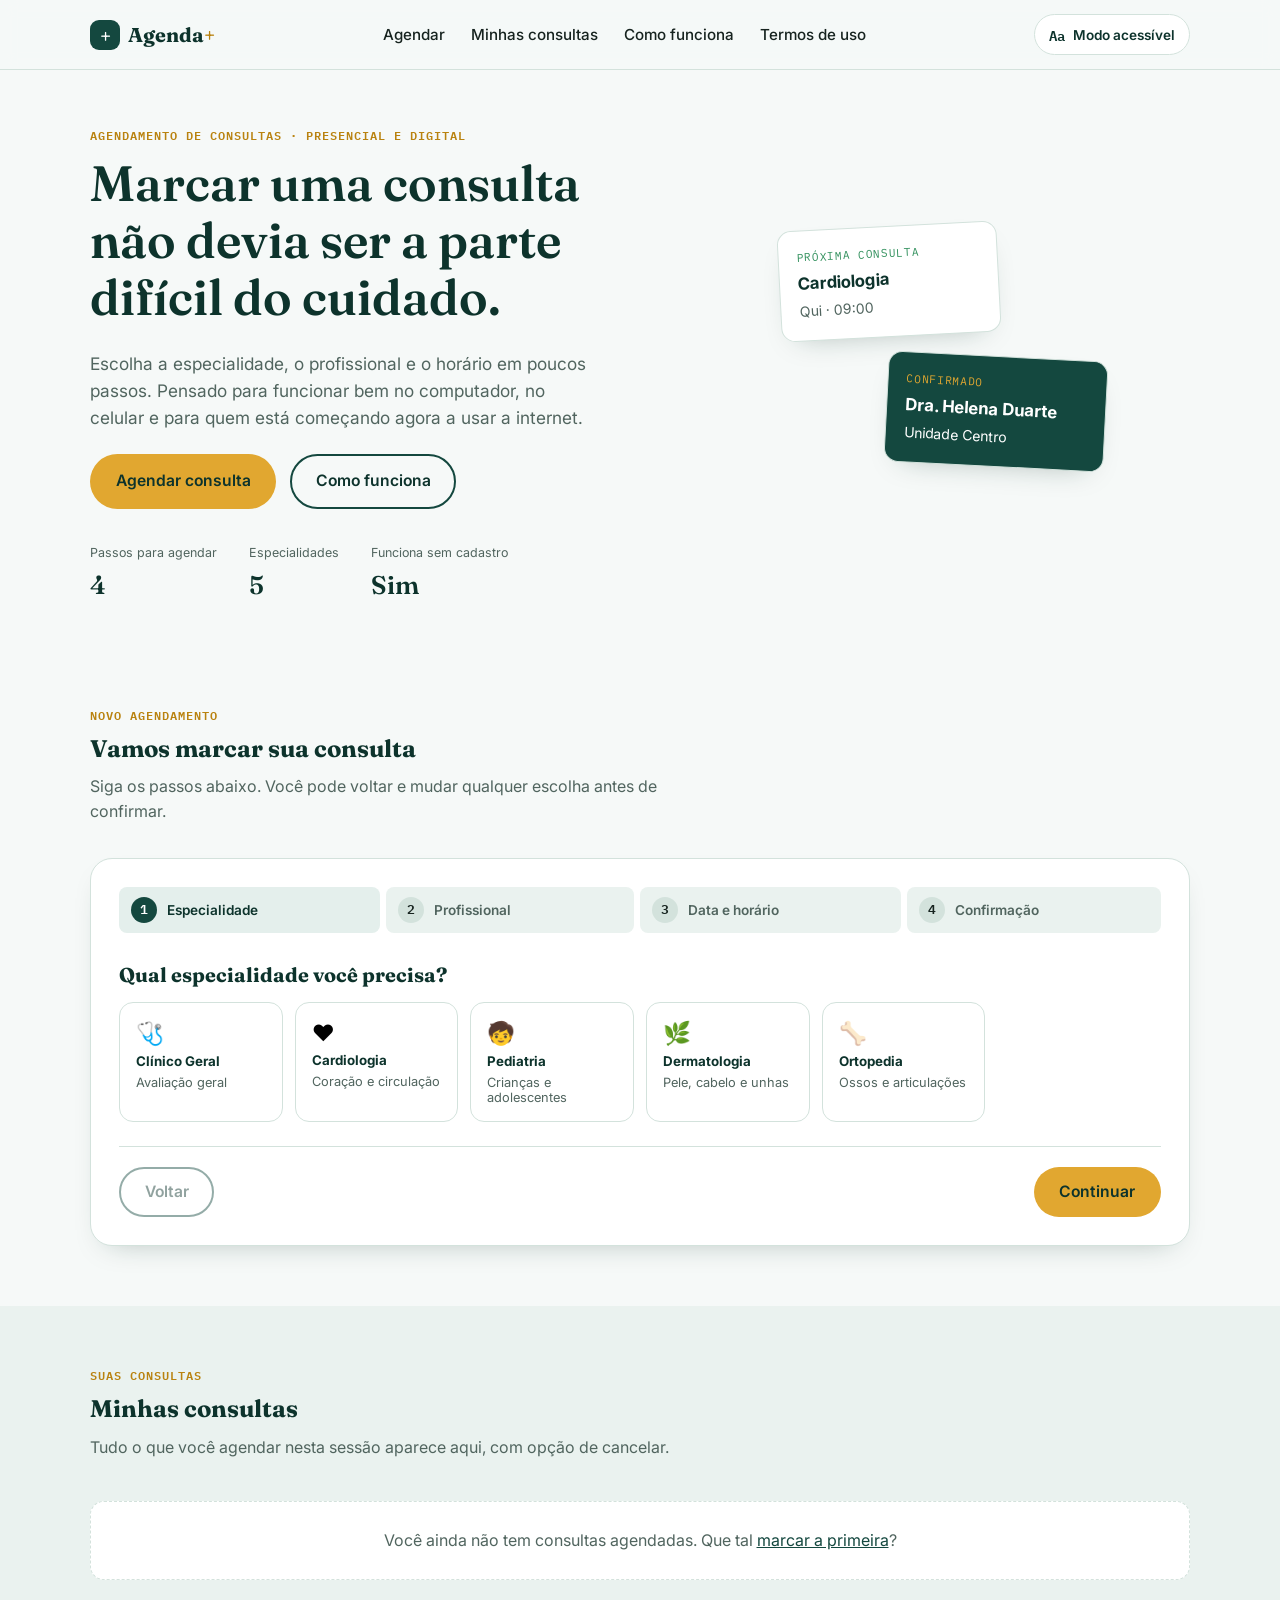
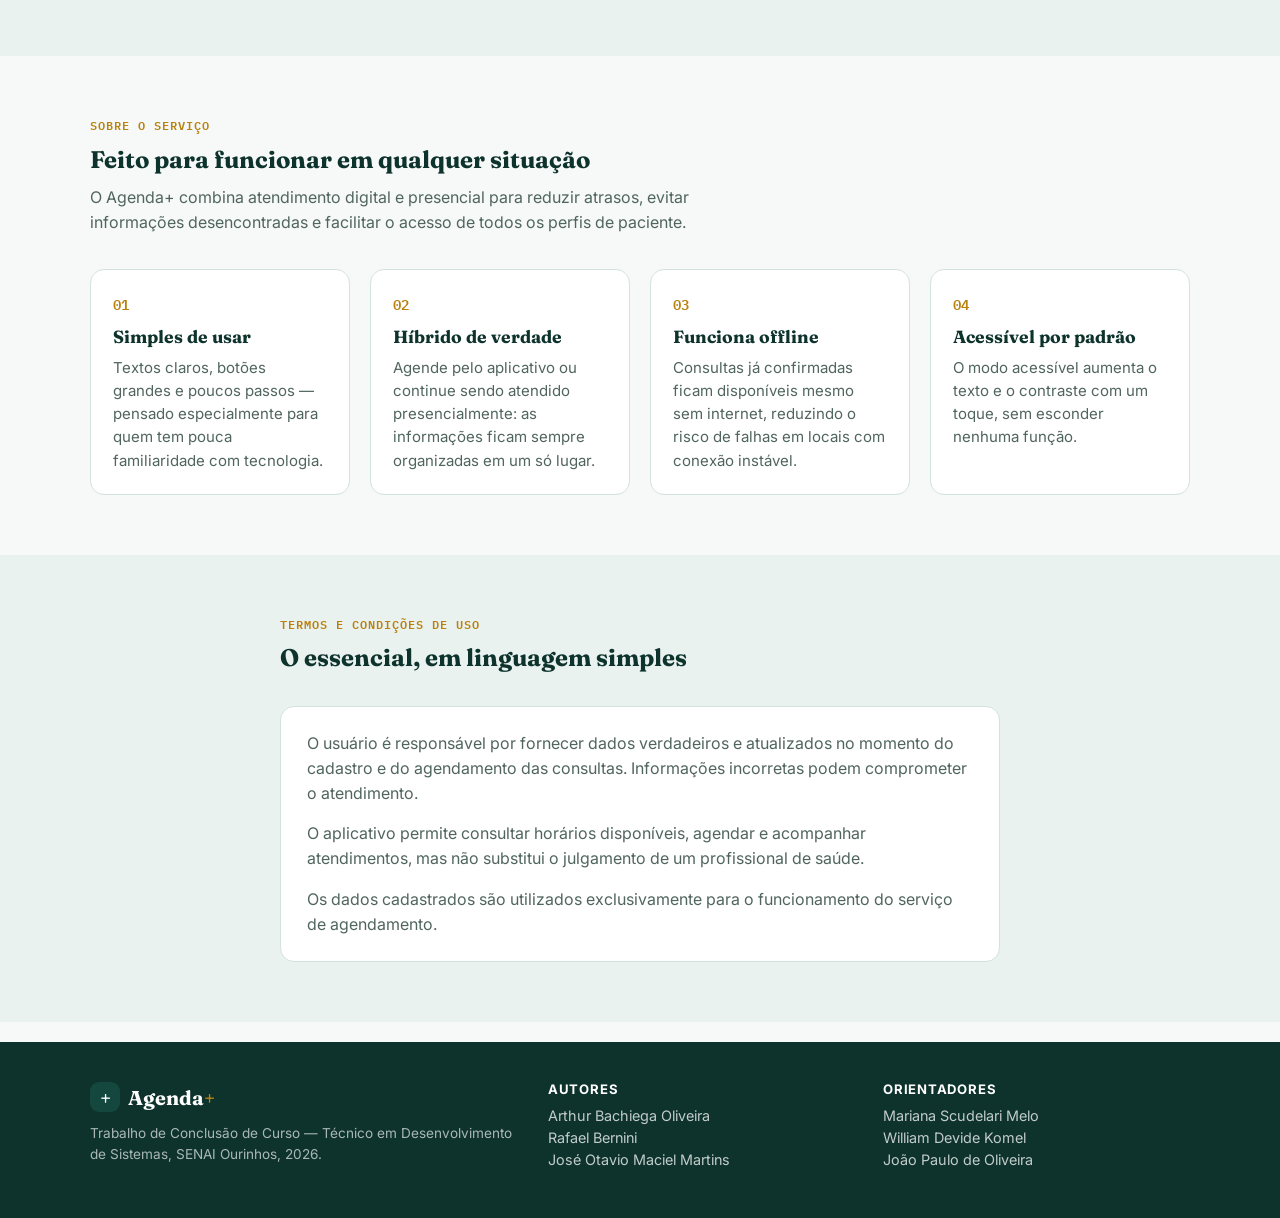
==== pages/index.html @ 104005ab "Add files via upload" ====
<!DOCTYPE html>
<html lang="pt-BR">
<head>
<meta charset="UTF-8">
<meta name="viewport" content="width=device-width, initial-scale=1.0">
<title>Agenda+ | Agendamento de Consultas Híbrido</title>
<meta name="description" content="Aplicativo híbrido para agendamento de consultas médicas, simples e acessível para todos os públicos.">
<link rel="preconnect" href="https://fonts.googleapis.com">
<link rel="preconnect" href="https://fonts.gstatic.com" crossorigin>
<link href="https://fonts.googleapis.com/css2?family=Fraunces:opsz,wght@9..144,500;9..144,600;9..144,700&family=Inter:wght@400;500;600;700&family=IBM+Plex+Mono:wght@500;600&display=swap" rel="stylesheet">
<link rel="stylesheet" href="../css/style.css">
</head>
<body>

<a class="skip-link" href="#conteudo-principal">Pular para o conteúdo</a>

<!-- ===================== HEADER ===================== -->
<header class="site-header">
  <div class="container header-bar">
    <div class="brand">
      <span class="brand-mark" aria-hidden="true">+</span>
      <span class="brand-name">Agenda<span class="brand-plus">+</span></span>
    </div>

    <nav class="main-nav" id="main-nav" aria-label="Navegação principal">
      <a href="#agendar" class="nav-link">Agendar</a>
      <a href="#minhas-consultas" class="nav-link">Minhas consultas</a>
      <a href="#sobre" class="nav-link">Como funciona</a>
      <a href="#termos" class="nav-link">Termos de uso</a>
    </nav>

    <div class="header-actions">
      <button type="button" class="a11y-toggle" id="a11yToggle" aria-pressed="false">
        <span class="a11y-icon" aria-hidden="true">Aa</span>
        <span>Modo acessível</span>
      </button>
      <button type="button" class="menu-toggle" id="menuToggle" aria-expanded="false" aria-controls="main-nav" aria-label="Abrir menu">
        <span></span><span></span><span></span>
      </button>
    </div>
  </div>
</header>

<main id="conteudo-principal">

  <!-- ===================== HERO ===================== -->
  <section class="hero">
    <div class="container hero-grid">
      <div class="hero-copy">
        <p class="eyebrow">Agendamento de consultas · presencial e digital</p>
        <h1>Marcar uma consulta não devia ser a parte difícil do cuidado.</h1>
        <p class="hero-lead">
          Escolha a especialidade, o profissional e o horário em poucos passos.
          Pensado para funcionar bem no computador, no celular e para quem está
          começando agora a usar a internet.
        </p>
        <div class="hero-actions">
          <a href="#agendar" class="btn btn-primary">Agendar consulta</a>
          <a href="#sobre" class="btn btn-ghost">Como funciona</a>
        </div>
        <dl class="hero-stats">
          <div>
            <dt>Passos para agendar</dt>
            <dd>4</dd>
          </div>
          <div>
            <dt>Especialidades</dt>
            <dd>5</dd>
          </div>
          <div>
            <dt>Funciona sem cadastro</dt>
            <dd>Sim</dd>
          </div>
        </dl>
      </div>

      <div class="hero-panel" aria-hidden="true">
        <div class="mini-card mini-card-1">
          <span class="mini-label">Próxima consulta</span>
          <span class="mini-title">Cardiologia</span>
          <span class="mini-time">Qui · 09:00</span>
        </div>
        <div class="mini-card mini-card-2">
          <span class="mini-label">Confirmado</span>
          <span class="mini-title">Dra. Helena Duarte</span>
          <span class="mini-time">Unidade Centro</span>
        </div>
      </div>
    </div>
  </section>

  <!-- ===================== AGENDAR (STEPPER) ===================== -->
  <section class="section" id="agendar">
    <div class="container">
      <div class="section-head">
        <p class="eyebrow">Novo agendamento</p>
        <h2>Vamos marcar sua consulta</h2>
        <p class="section-lead">Siga os passos abaixo. Você pode voltar e mudar qualquer escolha antes de confirmar.</p>
      </div>

      <div class="booking-card">
        <!-- Stepper indicator -->
        <ol class="stepper" id="stepper" aria-label="Etapas do agendamento">
          <li class="step is-active" data-step="1">
            <span class="step-index">1</span>
            <span class="step-label">Especialidade</span>
          </li>
          <li class="step" data-step="2">
            <span class="step-index">2</span>
            <span class="step-label">Profissional</span>
          </li>
          <li class="step" data-step="3">
            <span class="step-index">3</span>
            <span class="step-label">Data e horário</span>
          </li>
          <li class="step" data-step="4">
            <span class="step-index">4</span>
            <span class="step-label">Confirmação</span>
          </li>
        </ol>

        <!-- Step 1: Especialidade -->
        <div class="step-panel is-active" data-panel="1">
          <h3 class="panel-title">Qual especialidade você precisa?</h3>
          <div class="option-grid" id="specialtyGrid" role="radiogroup" aria-label="Escolha a especialidade"></div>
        </div>

        <!-- Step 2: Profissional -->
        <div class="step-panel" data-panel="2">
          <h3 class="panel-title">Escolha o profissional</h3>
          <p class="panel-hint" id="specialtyHint"></p>
          <div class="option-list" id="professionalList" role="radiogroup" aria-label="Escolha o profissional"></div>
        </div>

        <!-- Step 3: Data e horário -->
        <div class="step-panel" data-panel="3">
          <h3 class="panel-title">Escolha a data e o horário</h3>
          <div class="date-scroller" id="dateScroller" role="radiogroup" aria-label="Escolha a data"></div>
          <div class="time-grid" id="timeGrid" role="radiogroup" aria-label="Escolha o horário"></div>
        </div>

        <!-- Step 4: Confirmação -->
        <div class="step-panel" data-panel="4">
          <h3 class="panel-title">Confira e confirme</h3>
          <div class="summary-card" id="summaryCard"></div>
          <div class="form-field">
            <label for="patientName">Nome do paciente</label>
            <input type="text" id="patientName" placeholder="Digite seu nome completo" autocomplete="name">
          </div>
          <div class="form-field">
            <label for="patientMode">Como você prefere ser atendido?</label>
            <select id="patientMode">
              <option value="presencial">Presencial, na unidade</option>
              <option value="teleconsulta">Teleconsulta (vídeo)</option>
            </select>
          </div>
          <p class="form-note">Ao confirmar, você concorda com os <a href="#termos">termos e condições de uso</a>.</p>
        </div>

        <!-- Navigation -->
        <div class="booking-nav">
          <button type="button" class="btn btn-ghost" id="btnBack" disabled>Voltar</button>
          <span class="booking-status" id="bookingStatus" role="status" aria-live="polite"></span>
          <button type="button" class="btn btn-primary" id="btnNext">Continuar</button>
        </div>
      </div>
    </div>
  </section>

  <!-- ===================== MINHAS CONSULTAS ===================== -->
  <section class="section section-alt" id="minhas-consultas">
    <div class="container">
      <div class="section-head">
        <p class="eyebrow">Suas consultas</p>
        <h2>Minhas consultas</h2>
        <p class="section-lead">Tudo o que você agendar nesta sessão aparece aqui, com opção de cancelar.</p>
      </div>

      <div id="appointmentsList" class="appointments-list"></div>
      <p class="empty-state" id="emptyState">Você ainda não tem consultas agendadas. Que tal <a href="#agendar">marcar a primeira</a>?</p>
    </div>
  </section>

  <!-- ===================== COMO FUNCIONA ===================== -->
  <section class="section" id="sobre">
    <div class="container">
      <div class="section-head">
        <p class="eyebrow">Sobre o serviço</p>
        <h2>Feito para funcionar em qualquer situação</h2>
        <p class="section-lead">O Agenda+ combina atendimento digital e presencial para reduzir atrasos, evitar informações desencontradas e facilitar o acesso de todos os perfis de paciente.</p>
      </div>

      <div class="feature-grid">
        <article class="feature-card">
          <span class="feature-index">01</span>
          <h3>Simples de usar</h3>
          <p>Textos claros, botões grandes e poucos passos — pensado especialmente para quem tem pouca familiaridade com tecnologia.</p>
        </article>
        <article class="feature-card">
          <span class="feature-index">02</span>
          <h3>Híbrido de verdade</h3>
          <p>Agende pelo aplicativo ou continue sendo atendido presencialmente: as informações ficam sempre organizadas em um só lugar.</p>
        </article>
        <article class="feature-card">
          <span class="feature-index">03</span>
          <h3>Funciona offline</h3>
          <p>Consultas já confirmadas ficam disponíveis mesmo sem internet, reduzindo o risco de falhas em locais com conexão instável.</p>
        </article>
        <article class="feature-card">
          <span class="feature-index">04</span>
          <h3>Acessível por padrão</h3>
          <p>O modo acessível aumenta o texto e o contraste com um toque, sem esconder nenhuma função.</p>
        </article>
      </div>
    </div>
  </section>

  <!-- ===================== TERMOS ===================== -->
  <section class="section section-alt" id="termos">
    <div class="container container-narrow">
      <div class="section-head">
        <p class="eyebrow">Termos e condições de uso</p>
        <h2>O essencial, em linguagem simples</h2>
      </div>
      <div class="terms-card">
        <p>O usuário é responsável por fornecer dados verdadeiros e atualizados no momento do cadastro e do agendamento das consultas. Informações incorretas podem comprometer o atendimento.</p>
        <p>O aplicativo permite consultar horários disponíveis, agendar e acompanhar atendimentos, mas não substitui o julgamento de um profissional de saúde.</p>
        <p>Os dados cadastrados são utilizados exclusivamente para o funcionamento do serviço de agendamento.</p>
      </div>
    </div>
  </section>

</main>

<!-- ===================== FOOTER ===================== -->
<footer class="site-footer">
  <div class="container footer-grid">
    <div>
      <div class="brand">
        <span class="brand-mark" aria-hidden="true">+</span>
        <span class="brand-name">Agenda<span class="brand-plus">+</span></span>
      </div>
      <p class="footer-note">Trabalho de Conclusão de Curso — Técnico em Desenvolvimento de Sistemas, SENAI Ourinhos, 2026.</p>
    </div>
    <div class="footer-col">
      <h4>Autores</h4>
      <p>Arthur Bachiega Oliveira<br>Rafael Bernini<br>José Otavio Maciel Martins</p>
    </div>
    <div class="footer-col">
      <h4>Orientadores</h4>
      <p>Mariana Scudelari Melo<br>William Devide Komel<br>João Paulo de Oliveira</p>
    </div>
  </div>
</footer>

<!-- Live region for toast messages -->
<div class="toast" id="toast" role="status" aria-live="polite"></div>

<script src="../js/script.js"></script>
</body>
</html>
---- css/style.css ----
/* =========================================================
   AGENDA+ — design tokens
   ========================================================= */
:root{
  /* color */
  --bg: #F6F9F8;
  --surface: #FFFFFF;
  --surface-alt: #EAF2EF;
  --primary: #14483F;
  --primary-dark: #0D332C;
  --primary-tint: #E4EFEC;
  --accent: #E1A730;
  --accent-dark: #B9820F;
  --text: #16231F;
  --text-muted: #51655F;
  --border: #D3E2DC;
  --success: #2F8F5B;
  --success-tint: #E4F4EA;
  --danger: #C24545;
  --danger-tint: #FBEAEA;

  /* type */
  --font-display: "Fraunces", Georgia, serif;
  --font-body: "Inter", system-ui, -apple-system, "Segoe UI", sans-serif;
  --font-mono: "IBM Plex Mono", ui-monospace, Menlo, monospace;

  /* layout */
  --radius-s: 8px;
  --radius-m: 14px;
  --radius-l: 22px;
  --container: 1140px;
  --shadow-card: 0 12px 30px -18px rgba(13, 51, 44, 0.35);

  --focus-ring: 0 0 0 3px rgba(20, 72, 63, 0.35);
}

/* Accessible mode overrides — the signature interaction of this build */
body.a11y-mode{
  --primary-tint: #D9EAE4;
  font-size: 118%;
}
body.a11y-mode .btn{ padding-block: 1.05em; }
body.a11y-mode{
  --text-muted: #26362F;
}
body.a11y-mode *{
  letter-spacing: 0.01em;
}
body.a11y-mode .option-card,
body.a11y-mode .professional-row,
body.a11y-mode .date-chip,
body.a11y-mode .time-chip{
  border-width: 2px;
}

/* =========================================================
   Reset & base
   ========================================================= */
*, *::before, *::after{ box-sizing: border-box; }
html{ -webkit-text-size-adjust: 100%; scroll-behavior: smooth; }
body{
  margin: 0;
  background: var(--bg);
  color: var(--text);
  font-family: var(--font-body);
  line-height: 1.55;
  -webkit-font-smoothing: antialiased;
}
img{ max-width: 100%; display: block; }
a{ color: var(--primary); }
h1,h2,h3,h4{
  font-family: var(--font-display);
  color: var(--primary-dark);
  line-height: 1.15;
  margin: 0 0 .5em;
}
p{ margin: 0 0 1em; }
button{ font-family: inherit; }
ul, ol{ margin: 0; padding: 0; list-style: none; }

:focus-visible{
  outline: none;
  box-shadow: var(--focus-ring);
  border-radius: 6px;
}

.skip-link{
  position: absolute;
  left: -999px;
  top: auto;
  background: var(--primary);
  color: #fff;
  padding: 12px 18px;
  border-radius: 0 0 8px 0;
  z-index: 200;
}
.skip-link:focus{ left: 0; top: 0; }

.container{
  width: 100%;
  max-width: var(--container);
  margin-inline: auto;
  padding-inline: 20px;
}
.container-narrow{ max-width: 760px; }

/* =========================================================
   Buttons
   ========================================================= */
.btn{
  display: inline-flex;
  align-items: center;
  justify-content: center;
  gap: 8px;
  font-family: var(--font-body);
  font-weight: 600;
  font-size: 0.98rem;
  padding: 0.85em 1.5em;
  border-radius: 999px;
  border: 2px solid transparent;
  cursor: pointer;
  text-decoration: none;
  transition: transform .15s ease, box-shadow .15s ease, background .15s ease;
  min-height: 48px;
}
.btn:active{ transform: translateY(1px); }
.btn-primary{
  background: var(--accent);
  color: var(--primary-dark);
}
.btn-primary:hover{ background: var(--accent-dark); color: #fff; }
.btn-ghost{
  background: transparent;
  border-color: var(--primary);
  color: var(--primary-dark);
}
.btn-ghost:hover{ background: var(--primary-tint); }
.btn:disabled{
  opacity: .45;
  cursor: not-allowed;
}
.btn:disabled:hover{ background: transparent; }
.btn-primary:disabled:hover{ background: var(--accent); }

/* =========================================================
   Header
   ========================================================= */
.site-header{
  position: sticky;
  top: 0;
  z-index: 100;
  background: rgba(246,249,248,0.9);
  backdrop-filter: blur(8px);
  border-bottom: 1px solid var(--border);
}
.header-bar{
  display: flex;
  align-items: center;
  justify-content: space-between;
  gap: 16px;
  padding-block: 14px;
}
.brand{
  display: inline-flex;
  align-items: center;
  gap: 8px;
  font-family: var(--font-display);
  font-weight: 700;
  font-size: 1.25rem;
  color: var(--primary-dark);
}
.brand-mark{
  display: inline-grid;
  place-items: center;
  width: 30px;
  height: 30px;
  border-radius: 9px;
  background: var(--primary);
  color: #fff;
  font-weight: 700;
}
.brand-plus{ color: var(--accent-dark); }

.main-nav{
  display: flex;
  gap: 26px;
}
.nav-link{
  color: var(--text);
  text-decoration: none;
  font-weight: 500;
  font-size: 0.95rem;
}
.nav-link:hover{ color: var(--primary); }

.header-actions{ display: flex; align-items: center; gap: 10px; }

.a11y-toggle{
  display: inline-flex;
  align-items: center;
  gap: 8px;
  background: var(--surface);
  border: 1.5px solid var(--border);
  border-radius: 999px;
  padding: 8px 14px;
  cursor: pointer;
  font-weight: 600;
  font-size: 0.85rem;
  color: var(--primary-dark);
}
.a11y-icon{ font-family: var(--font-mono); font-weight: 600; }
.a11y-toggle[aria-pressed="true"]{
  background: var(--primary);
  color: #fff;
  border-color: var(--primary);
}

.menu-toggle{
  display: none;
  flex-direction: column;
  justify-content: center;
  gap: 5px;
  width: 44px;
  height: 44px;
  border-radius: 10px;
  border: 1.5px solid var(--border);
  background: var(--surface);
  cursor: pointer;
}
.menu-toggle span{
  display: block;
  width: 18px;
  height: 2px;
  background: var(--primary-dark);
  margin-inline: auto;
}

/* =========================================================
   Hero
   ========================================================= */
.hero{ padding-block: 56px 40px; }
.hero-grid{
  display: grid;
  grid-template-columns: 1.15fr 0.85fr;
  gap: 48px;
  align-items: center;
}
.eyebrow{
  font-family: var(--font-mono);
  text-transform: uppercase;
  letter-spacing: 0.08em;
  font-size: 0.78rem;
  color: var(--accent-dark);
  font-weight: 600;
  margin-bottom: 10px;
}
.hero-copy h1{
  font-size: clamp(2rem, 4.2vw, 3.1rem);
  font-weight: 600;
  max-width: 16ch;
}
.hero-lead{
  font-size: 1.08rem;
  color: var(--text-muted);
  max-width: 46ch;
}
.hero-actions{
  display: flex;
  flex-wrap: wrap;
  gap: 14px;
  margin-block: 22px 34px;
}
.hero-stats{
  display: flex;
  gap: 32px;
  margin: 0;
}
.hero-stats dt{
  font-size: 0.78rem;
  color: var(--text-muted);
  margin-bottom: 4px;
}
.hero-stats dd{
  margin: 0;
  font-family: var(--font-display);
  font-size: 1.6rem;
  color: var(--primary-dark);
  font-weight: 600;
}

.hero-panel{
  position: relative;
  min-height: 280px;
}
.mini-card{
  position: absolute;
  width: 220px;
  background: var(--surface);
  border: 1px solid var(--border);
  border-radius: var(--radius-m);
  padding: 18px;
  box-shadow: var(--shadow-card);
  display: flex;
  flex-direction: column;
  gap: 4px;
}
.mini-label{
  font-family: var(--font-mono);
  font-size: 0.7rem;
  text-transform: uppercase;
  letter-spacing: 0.06em;
  color: var(--success);
}
.mini-title{ font-weight: 700; color: var(--primary-dark); font-size: 1.05rem; }
.mini-time{ color: var(--text-muted); font-size: 0.88rem; }
.mini-card-1{ top: 0; left: 8%; transform: rotate(-3deg); }
.mini-card-2{ top: 130px; left: 32%; transform: rotate(3deg); background: var(--primary); }
.mini-card-2 .mini-title, .mini-card-2 .mini-time{ color: #fff; }
.mini-card-2 .mini-label{ color: var(--accent); }

/* =========================================================
   Sections
   ========================================================= */
.section{ padding-block: 60px; }
.section-alt{ background: var(--surface-alt); }
.section-head{ max-width: 640px; margin-bottom: 34px; }
.section-lead{ color: var(--text-muted); }

/* =========================================================
   Booking card / stepper
   ========================================================= */
.booking-card{
  background: var(--surface);
  border: 1px solid var(--border);
  border-radius: var(--radius-l);
  padding: 28px;
  box-shadow: var(--shadow-card);
}

.stepper{
  display: flex;
  gap: 6px;
  margin-bottom: 30px;
  flex-wrap: wrap;
}
.step{
  flex: 1 1 auto;
  min-width: 130px;
  display: flex;
  align-items: center;
  gap: 10px;
  padding: 10px 12px;
  border-radius: var(--radius-s);
  background: var(--surface-alt);
  color: var(--text-muted);
}
.step-index{
  display: inline-grid;
  place-items: center;
  width: 26px;
  height: 26px;
  border-radius: 50%;
  background: var(--border);
  color: var(--text);
  font-family: var(--font-mono);
  font-size: 0.8rem;
  font-weight: 600;
  flex-shrink: 0;
}
.step-label{ font-size: 0.85rem; font-weight: 600; }
.step.is-active{ background: var(--primary-tint); color: var(--primary-dark); }
.step.is-active .step-index{ background: var(--primary); color: #fff; }
.step.is-done .step-index{ background: var(--success); color: #fff; }
.step.is-done{ color: var(--primary-dark); }

.step-panel{ display: none; }
.step-panel.is-active{ display: block; animation: fadeUp .25s ease; }
@keyframes fadeUp{
  from{ opacity: 0; transform: translateY(6px); }
  to{ opacity: 1; transform: translateY(0); }
}
.panel-title{ font-size: 1.25rem; margin-bottom: 16px; }
.panel-hint{ color: var(--text-muted); margin-top: -8px; margin-bottom: 16px; font-size: 0.92rem; }

/* specialty grid */
.option-grid{
  display: grid;
  grid-template-columns: repeat(auto-fill, minmax(160px, 1fr));
  gap: 12px;
}
.option-card{
  display: flex;
  flex-direction: column;
  gap: 6px;
  text-align: left;
  padding: 16px;
  border: 1.5px solid var(--border);
  border-radius: var(--radius-m);
  background: var(--surface);
  cursor: pointer;
  min-height: 88px;
}
.option-card .opt-icon{ font-size: 1.4rem; }
.option-card .opt-name{ font-weight: 700; color: var(--primary-dark); }
.option-card .opt-meta{ font-size: 0.8rem; color: var(--text-muted); }
.option-card:hover{ border-color: var(--primary); }
.option-card[aria-checked="true"]{
  border-color: var(--primary);
  background: var(--primary-tint);
  box-shadow: inset 0 0 0 1.5px var(--primary);
}

/* professional list */
.option-list{ display: flex; flex-direction: column; gap: 10px; }
.professional-row{
  display: flex;
  align-items: center;
  gap: 14px;
  padding: 14px 16px;
  border: 1.5px solid var(--border);
  border-radius: var(--radius-m);
  background: var(--surface);
  cursor: pointer;
  text-align: left;
  width: 100%;
}
.pro-avatar{
  width: 42px; height: 42px;
  border-radius: 50%;
  background: var(--primary);
  color: #fff;
  display: grid;
  place-items: center;
  font-weight: 700;
  flex-shrink: 0;
  font-family: var(--font-display);
}
.pro-info{ flex: 1; }
.pro-name{ font-weight: 700; color: var(--primary-dark); }
.pro-meta{ font-size: 0.82rem; color: var(--text-muted); }
.professional-row:hover{ border-color: var(--primary); }
.professional-row[aria-checked="true"]{
  border-color: var(--primary);
  background: var(--primary-tint);
  box-shadow: inset 0 0 0 1.5px var(--primary);
}

/* date & time */
.date-scroller{
  display: flex;
  gap: 10px;
  overflow-x: auto;
  padding-bottom: 10px;
  margin-bottom: 18px;
  scrollbar-width: thin;
}
.date-chip{
  flex: 0 0 auto;
  display: flex;
  flex-direction: column;
  align-items: center;
  gap: 2px;
  padding: 10px 16px;
  border: 1.5px solid var(--border);
  border-radius: var(--radius-m);
  background: var(--surface);
  cursor: pointer;
  min-width: 78px;
  font-family: var(--font-mono);
}
.date-chip .dow{ font-size: 0.72rem; text-transform: uppercase; color: var(--text-muted); }
.date-chip .dom{ font-size: 1.15rem; font-weight: 700; color: var(--primary-dark); }
.date-chip[aria-checked="true"]{
  border-color: var(--primary);
  background: var(--primary);
}
.date-chip[aria-checked="true"] .dow,
.date-chip[aria-checked="true"] .dom{ color: #fff; }

.time-grid{
  display: grid;
  grid-template-columns: repeat(auto-fill, minmax(96px, 1fr));
  gap: 10px;
}
.time-chip{
  padding: 12px 8px;
  border: 1.5px solid var(--border);
  border-radius: var(--radius-s);
  background: var(--surface);
  cursor: pointer;
  font-family: var(--font-mono);
  font-weight: 600;
  text-align: center;
}
.time-chip[aria-checked="true"]{
  border-color: var(--primary);
  background: var(--primary-tint);
  color: var(--primary-dark);
}
.time-chip:disabled{
  opacity: 0.4;
  cursor: not-allowed;
  text-decoration: line-through;
}

/* summary + form */
.summary-card{
  background: var(--primary-tint);
  border-radius: var(--radius-m);
  padding: 18px 20px;
  margin-bottom: 20px;
  display: grid;
  gap: 6px;
}
.summary-card .sum-row{ display: flex; justify-content: space-between; gap: 12px; }
.summary-card .sum-label{ color: var(--text-muted); font-size: 0.85rem; }
.summary-card .sum-value{ font-weight: 700; color: var(--primary-dark); }

.form-field{ margin-bottom: 16px; }
.form-field label{
  display: block;
  font-weight: 600;
  font-size: 0.9rem;
  margin-bottom: 6px;
  color: var(--primary-dark);
}
.form-field input, .form-field select{
  width: 100%;
  padding: 12px 14px;
  border: 1.5px solid var(--border);
  border-radius: var(--radius-s);
  font-size: 1rem;
  font-family: inherit;
  background: var(--surface);
  color: var(--text);
}
.form-field input:focus, .form-field select:focus{
  outline: none;
  border-color: var(--primary);
  box-shadow: var(--focus-ring);
}
.form-note{ font-size: 0.85rem; color: var(--text-muted); }

.booking-nav{
  display: flex;
  align-items: center;
  justify-content: space-between;
  gap: 14px;
  margin-top: 24px;
  padding-top: 20px;
  border-top: 1px solid var(--border);
  flex-wrap: wrap;
}
.booking-status{
  font-size: 0.85rem;
  color: var(--danger);
  font-weight: 600;
}

/* =========================================================
   Appointments list
   ========================================================= */
.appointments-list{ display: grid; gap: 14px; margin-bottom: 8px; }
.appointment-card{
  background: var(--surface);
  border: 1px solid var(--border);
  border-radius: var(--radius-m);
  padding: 18px 20px;
  display: flex;
  align-items: center;
  gap: 16px;
  flex-wrap: wrap;
}
.appt-date{
  font-family: var(--font-mono);
  background: var(--primary);
  color: #fff;
  border-radius: var(--radius-s);
  padding: 10px 14px;
  text-align: center;
  min-width: 64px;
}
.appt-date .dow{ display: block; font-size: 0.68rem; text-transform: uppercase; opacity: .85; }
.appt-date .dom{ display: block; font-size: 1.2rem; font-weight: 700; }
.appt-info{ flex: 1; min-width: 180px; }
.appt-specialty{ font-weight: 700; color: var(--primary-dark); }
.appt-meta{ font-size: 0.86rem; color: var(--text-muted); }
.appt-badge{
  font-family: var(--font-mono);
  font-size: 0.75rem;
  font-weight: 600;
  padding: 4px 10px;
  border-radius: 999px;
  background: var(--success-tint);
  color: var(--success);
  white-space: nowrap;
}
.appt-cancel{
  background: transparent;
  border: 1.5px solid var(--danger);
  color: var(--danger);
  border-radius: 999px;
  padding: 8px 16px;
  font-weight: 600;
  font-size: 0.85rem;
  cursor: pointer;
}
.appt-cancel:hover{ background: var(--danger-tint); }

.empty-state{
  color: var(--text-muted);
  background: var(--surface);
  border: 1.5px dashed var(--border);
  border-radius: var(--radius-m);
  padding: 26px;
  text-align: center;
}
.empty-state.is-hidden{ display: none; }

/* =========================================================
   Feature grid
   ========================================================= */
.feature-grid{
  display: grid;
  grid-template-columns: repeat(auto-fit, minmax(230px, 1fr));
  gap: 20px;
}
.feature-card{
  background: var(--surface);
  border: 1px solid var(--border);
  border-radius: var(--radius-m);
  padding: 22px;
}
.feature-index{
  font-family: var(--font-mono);
  color: var(--accent-dark);
  font-weight: 600;
  font-size: 0.85rem;
}
.feature-card h3{ margin-top: 10px; font-size: 1.1rem; }
.feature-card p{ color: var(--text-muted); margin-bottom: 0; font-size: 0.94rem; }

/* =========================================================
   Terms
   ========================================================= */
.terms-card{
  background: var(--surface);
  border: 1px solid var(--border);
  border-radius: var(--radius-m);
  padding: 24px 26px;
}
.terms-card p:last-child{ margin-bottom: 0; }
.terms-card p{ color: var(--text-muted); }

/* =========================================================
   Footer
   ========================================================= */
.site-footer{
  background: var(--primary-dark);
  color: rgba(255,255,255,0.82);
  padding-block: 40px;
  margin-top: 20px;
}
.site-footer .brand{ color: #fff; }
.footer-grid{
  display: grid;
  grid-template-columns: 1.4fr 1fr 1fr;
  gap: 28px;
}
.footer-note{ font-size: 0.85rem; margin-top: 10px; color: rgba(255,255,255,0.65); }
.footer-col h4{
  color: #fff;
  font-family: var(--font-body);
  font-size: 0.82rem;
  text-transform: uppercase;
  letter-spacing: 0.06em;
  margin-bottom: 8px;
}
.footer-col p{ font-size: 0.9rem; margin: 0; color: rgba(255,255,255,0.75); }

/* =========================================================
   Toast
   ========================================================= */
.toast{
  position: fixed;
  left: 50%;
  bottom: 24px;
  transform: translate(-50%, 20px);
  background: var(--primary-dark);
  color: #fff;
  padding: 14px 22px;
  border-radius: 999px;
  font-weight: 600;
  font-size: 0.9rem;
  opacity: 0;
  pointer-events: none;
  transition: opacity .25s ease, transform .25s ease;
  z-index: 300;
  box-shadow: 0 12px 30px -10px rgba(0,0,0,0.4);
}
.toast.is-visible{
  opacity: 1;
  transform: translate(-50%, 0);
}

/* =========================================================
   Responsive
   ========================================================= */
@media (max-width: 860px){
  .hero-grid{ grid-template-columns: 1fr; }
  .hero-panel{ display: none; }
  .footer-grid{ grid-template-columns: 1fr; gap: 22px; }
}

@media (max-width: 720px){
  .main-nav{
    position: absolute;
    top: 100%;
    left: 0;
    right: 0;
    background: var(--surface);
    border-bottom: 1px solid var(--border);
    flex-direction: column;
    padding: 12px 20px 18px;
    gap: 4px;
    display: none;
  }
  .main-nav.is-open{ display: flex; }
  .nav-link{ padding: 10px 0; border-bottom: 1px solid var(--border); }
  .nav-link:last-child{ border-bottom: none; }
  .menu-toggle{ display: flex; }
  .a11y-toggle span:last-child{ display: none; }
  .a11y-toggle{ padding: 10px; }

  .hero{ padding-block: 34px 24px; }
  .hero-stats{ gap: 20px; flex-wrap: wrap; }
  .section{ padding-block: 42px; }
  .booking-card{ padding: 18px; border-radius: var(--radius-m); }
  .stepper{ gap: 8px; }
  .step{ min-width: 0; flex: 1 1 45%; }
  .step-label{ font-size: 0.78rem; }
  .booking-nav{ justify-content: stretch; }
  .booking-nav .btn{ flex: 1; }
  .booking-status{ order: 3; width: 100%; text-align: center; }
}

@media (max-width: 420px){
  .option-grid{ grid-template-columns: repeat(2, 1fr); }
  .time-grid{ grid-template-columns: repeat(3, 1fr); }
}

@media (prefers-reduced-motion: reduce){
  *{ animation-duration: 0.001ms !important; transition-duration: 0.001ms !important; scroll-behavior: auto !important; }
}
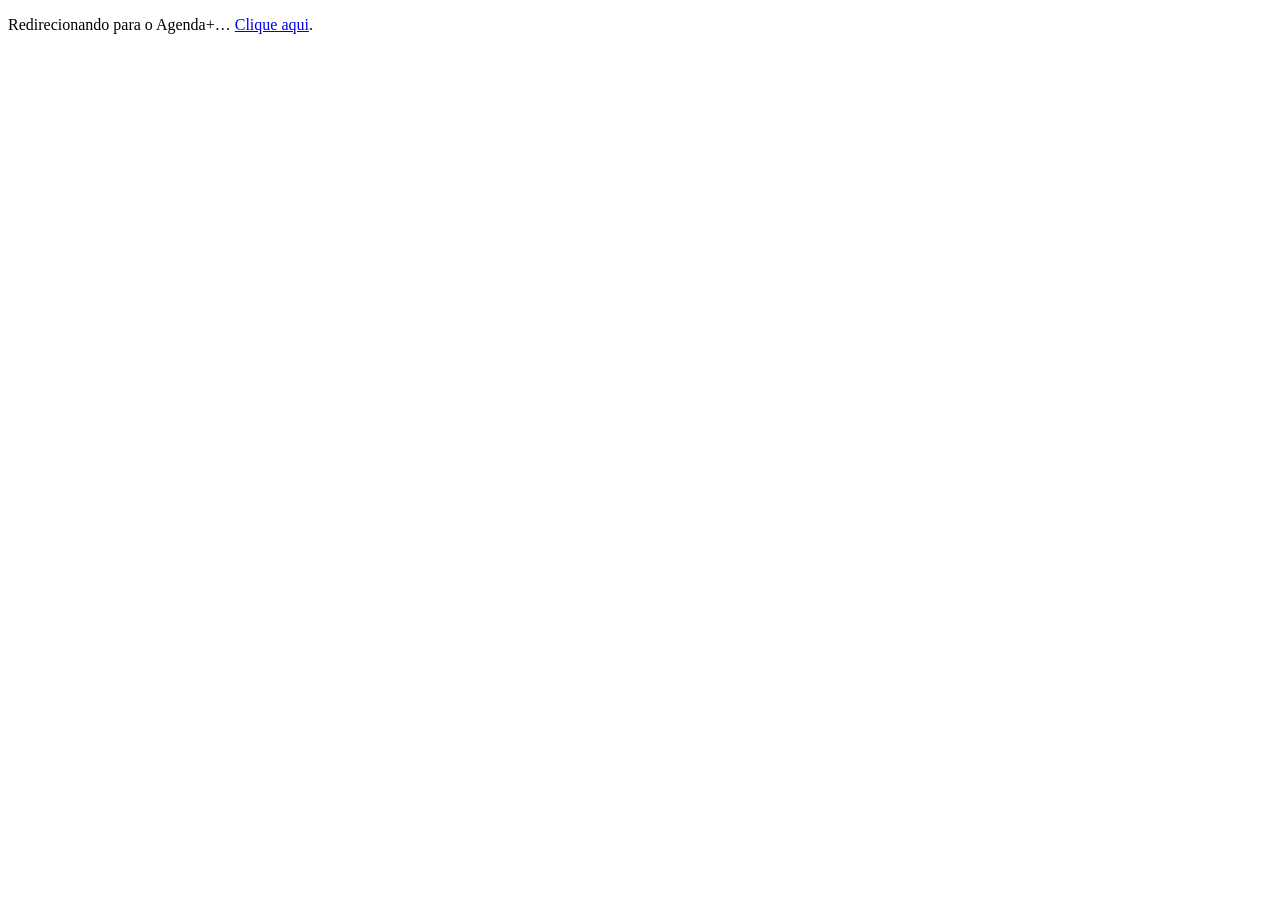
==== commit 2352b0bb: "Add files via upload" ====
--- a/pages/index.html
+++ b/pages/index.html
@@ -1,261 +1,5 @@
-<!DOCTYPE html>
-<html lang="pt-BR">
-<head>
-<meta charset="UTF-8">
-<meta name="viewport" content="width=device-width, initial-scale=1.0">
-<title>Agenda+ | Agendamento de Consultas Híbrido</title>
-<meta name="description" content="Aplicativo híbrido para agendamento de consultas médicas, simples e acessível para todos os públicos.">
-<link rel="preconnect" href="https://fonts.googleapis.com">
-<link rel="preconnect" href="https://fonts.gstatic.com" crossorigin>
-<link href="https://fonts.googleapis.com/css2?family=Fraunces:opsz,wght@9..144,500;9..144,600;9..144,700&family=Inter:wght@400;500;600;700&family=IBM+Plex+Mono:wght@500;600&display=swap" rel="stylesheet">
-<link rel="stylesheet" href="../css/style.css">
-</head>
-<body>
-
-<a class="skip-link" href="#conteudo-principal">Pular para o conteúdo</a>
-
-<!-- ===================== HEADER ===================== -->
-<header class="site-header">
-  <div class="container header-bar">
-    <div class="brand">
-      <span class="brand-mark" aria-hidden="true">+</span>
-      <span class="brand-name">Agenda<span class="brand-plus">+</span></span>
-    </div>
-
-    <nav class="main-nav" id="main-nav" aria-label="Navegação principal">
-      <a href="#agendar" class="nav-link">Agendar</a>
-      <a href="#minhas-consultas" class="nav-link">Minhas consultas</a>
-      <a href="#sobre" class="nav-link">Como funciona</a>
-      <a href="#termos" class="nav-link">Termos de uso</a>
-    </nav>
-
-    <div class="header-actions">
-      <button type="button" class="a11y-toggle" id="a11yToggle" aria-pressed="false">
-        <span class="a11y-icon" aria-hidden="true">Aa</span>
-        <span>Modo acessível</span>
-      </button>
-      <button type="button" class="menu-toggle" id="menuToggle" aria-expanded="false" aria-controls="main-nav" aria-label="Abrir menu">
-        <span></span><span></span><span></span>
-      </button>
-    </div>
-  </div>
-</header>
-
-<main id="conteudo-principal">
-
-  <!-- ===================== HERO ===================== -->
-  <section class="hero">
-    <div class="container hero-grid">
-      <div class="hero-copy">
-        <p class="eyebrow">Agendamento de consultas · presencial e digital</p>
-        <h1>Marcar uma consulta não devia ser a parte difícil do cuidado.</h1>
-        <p class="hero-lead">
-          Escolha a especialidade, o profissional e o horário em poucos passos.
-          Pensado para funcionar bem no computador, no celular e para quem está
-          começando agora a usar a internet.
-        </p>
-        <div class="hero-actions">
-          <a href="#agendar" class="btn btn-primary">Agendar consulta</a>
-          <a href="#sobre" class="btn btn-ghost">Como funciona</a>
-        </div>
-        <dl class="hero-stats">
-          <div>
-            <dt>Passos para agendar</dt>
-            <dd>4</dd>
-          </div>
-          <div>
-            <dt>Especialidades</dt>
-            <dd>5</dd>
-          </div>
-          <div>
-            <dt>Funciona sem cadastro</dt>
-            <dd>Sim</dd>
-          </div>
-        </dl>
-      </div>
-
-      <div class="hero-panel" aria-hidden="true">
-        <div class="mini-card mini-card-1">
-          <span class="mini-label">Próxima consulta</span>
-          <span class="mini-title">Cardiologia</span>
-          <span class="mini-time">Qui · 09:00</span>
-        </div>
-        <div class="mini-card mini-card-2">
-          <span class="mini-label">Confirmado</span>
-          <span class="mini-title">Dra. Helena Duarte</span>
-          <span class="mini-time">Unidade Centro</span>
-        </div>
-      </div>
-    </div>
-  </section>
-
-  <!-- ===================== AGENDAR (STEPPER) ===================== -->
-  <section class="section" id="agendar">
-    <div class="container">
-      <div class="section-head">
-        <p class="eyebrow">Novo agendamento</p>
-        <h2>Vamos marcar sua consulta</h2>
-        <p class="section-lead">Siga os passos abaixo. Você pode voltar e mudar qualquer escolha antes de confirmar.</p>
-      </div>
-
-      <div class="booking-card">
-        <!-- Stepper indicator -->
-        <ol class="stepper" id="stepper" aria-label="Etapas do agendamento">
-          <li class="step is-active" data-step="1">
-            <span class="step-index">1</span>
-            <span class="step-label">Especialidade</span>
-          </li>
-          <li class="step" data-step="2">
-            <span class="step-index">2</span>
-            <span class="step-label">Profissional</span>
-          </li>
-          <li class="step" data-step="3">
-            <span class="step-index">3</span>
-            <span class="step-label">Data e horário</span>
-          </li>
-          <li class="step" data-step="4">
-            <span class="step-index">4</span>
-            <span class="step-label">Confirmação</span>
-          </li>
-        </ol>
-
-        <!-- Step 1: Especialidade -->
-        <div class="step-panel is-active" data-panel="1">
-          <h3 class="panel-title">Qual especialidade você precisa?</h3>
-          <div class="option-grid" id="specialtyGrid" role="radiogroup" aria-label="Escolha a especialidade"></div>
-        </div>
-
-        <!-- Step 2: Profissional -->
-        <div class="step-panel" data-panel="2">
-          <h3 class="panel-title">Escolha o profissional</h3>
-          <p class="panel-hint" id="specialtyHint"></p>
-          <div class="option-list" id="professionalList" role="radiogroup" aria-label="Escolha o profissional"></div>
-        </div>
-
-        <!-- Step 3: Data e horário -->
-        <div class="step-panel" data-panel="3">
-          <h3 class="panel-title">Escolha a data e o horário</h3>
-          <div class="date-scroller" id="dateScroller" role="radiogroup" aria-label="Escolha a data"></div>
-          <div class="time-grid" id="timeGrid" role="radiogroup" aria-label="Escolha o horário"></div>
-        </div>
-
-        <!-- Step 4: Confirmação -->
-        <div class="step-panel" data-panel="4">
-          <h3 class="panel-title">Confira e confirme</h3>
-          <div class="summary-card" id="summaryCard"></div>
-          <div class="form-field">
-            <label for="patientName">Nome do paciente</label>
-            <input type="text" id="patientName" placeholder="Digite seu nome completo" autocomplete="name">
-          </div>
-          <div class="form-field">
-            <label for="patientMode">Como você prefere ser atendido?</label>
-            <select id="patientMode">
-              <option value="presencial">Presencial, na unidade</option>
-              <option value="teleconsulta">Teleconsulta (vídeo)</option>
-            </select>
-          </div>
-          <p class="form-note">Ao confirmar, você concorda com os <a href="#termos">termos e condições de uso</a>.</p>
-        </div>
-
-        <!-- Navigation -->
-        <div class="booking-nav">
-          <button type="button" class="btn btn-ghost" id="btnBack" disabled>Voltar</button>
-          <span class="booking-status" id="bookingStatus" role="status" aria-live="polite"></span>
-          <button type="button" class="btn btn-primary" id="btnNext">Continuar</button>
-        </div>
-      </div>
-    </div>
-  </section>
-
-  <!-- ===================== MINHAS CONSULTAS ===================== -->
-  <section class="section section-alt" id="minhas-consultas">
-    <div class="container">
-      <div class="section-head">
-        <p class="eyebrow">Suas consultas</p>
-        <h2>Minhas consultas</h2>
-        <p class="section-lead">Tudo o que você agendar nesta sessão aparece aqui, com opção de cancelar.</p>
-      </div>
-
-      <div id="appointmentsList" class="appointments-list"></div>
-      <p class="empty-state" id="emptyState">Você ainda não tem consultas agendadas. Que tal <a href="#agendar">marcar a primeira</a>?</p>
-    </div>
-  </section>
-
-  <!-- ===================== COMO FUNCIONA ===================== -->
-  <section class="section" id="sobre">
-    <div class="container">
-      <div class="section-head">
-        <p class="eyebrow">Sobre o serviço</p>
-        <h2>Feito para funcionar em qualquer situação</h2>
-        <p class="section-lead">O Agenda+ combina atendimento digital e presencial para reduzir atrasos, evitar informações desencontradas e facilitar o acesso de todos os perfis de paciente.</p>
-      </div>
-
-      <div class="feature-grid">
-        <article class="feature-card">
-          <span class="feature-index">01</span>
-          <h3>Simples de usar</h3>
-          <p>Textos claros, botões grandes e poucos passos — pensado especialmente para quem tem pouca familiaridade com tecnologia.</p>
-        </article>
-        <article class="feature-card">
-          <span class="feature-index">02</span>
-          <h3>Híbrido de verdade</h3>
-          <p>Agende pelo aplicativo ou continue sendo atendido presencialmente: as informações ficam sempre organizadas em um só lugar.</p>
-        </article>
-        <article class="feature-card">
-          <span class="feature-index">03</span>
-          <h3>Funciona offline</h3>
-          <p>Consultas já confirmadas ficam disponíveis mesmo sem internet, reduzindo o risco de falhas em locais com conexão instável.</p>
-        </article>
-        <article class="feature-card">
-          <span class="feature-index">04</span>
-          <h3>Acessível por padrão</h3>
-          <p>O modo acessível aumenta o texto e o contraste com um toque, sem esconder nenhuma função.</p>
-        </article>
-      </div>
-    </div>
-  </section>
-
-  <!-- ===================== TERMOS ===================== -->
-  <section class="section section-alt" id="termos">
-    <div class="container container-narrow">
-      <div class="section-head">
-        <p class="eyebrow">Termos e condições de uso</p>
-        <h2>O essencial, em linguagem simples</h2>
-      </div>
-      <div class="terms-card">
-        <p>O usuário é responsável por fornecer dados verdadeiros e atualizados no momento do cadastro e do agendamento das consultas. Informações incorretas podem comprometer o atendimento.</p>
-        <p>O aplicativo permite consultar horários disponíveis, agendar e acompanhar atendimentos, mas não substitui o julgamento de um profissional de saúde.</p>
-        <p>Os dados cadastrados são utilizados exclusivamente para o funcionamento do serviço de agendamento.</p>
-      </div>
-    </div>
-  </section>
-
-</main>
-
-<!-- ===================== FOOTER ===================== -->
-<footer class="site-footer">
-  <div class="container footer-grid">
-    <div>
-      <div class="brand">
-        <span class="brand-mark" aria-hidden="true">+</span>
-        <span class="brand-name">Agenda<span class="brand-plus">+</span></span>
-      </div>
-      <p class="footer-note">Trabalho de Conclusão de Curso — Técnico em Desenvolvimento de Sistemas, SENAI Ourinhos, 2026.</p>
-    </div>
-    <div class="footer-col">
-      <h4>Autores</h4>
-      <p>Arthur Bachiega Oliveira<br>Rafael Bernini<br>José Otavio Maciel Martins</p>
-    </div>
-    <div class="footer-col">
-      <h4>Orientadores</h4>
-      <p>Mariana Scudelari Melo<br>William Devide Komel<br>João Paulo de Oliveira</p>
-    </div>
-  </div>
-</footer>
-
-<!-- Live region for toast messages -->
-<div class="toast" id="toast" role="status" aria-live="polite"></div>
-
-<script src="../js/script.js"></script>
-</body>
-</html>+<!DOCTYPE html>
+<html lang="pt-BR">
+<head><meta charset="UTF-8"><meta http-equiv="refresh" content="0; url=index.php"><title>Agenda+</title></head>
+<body><p>Redirecionando para o Agenda+… <a href="index.php">Clique aqui</a>.</p></body>
+</html>
